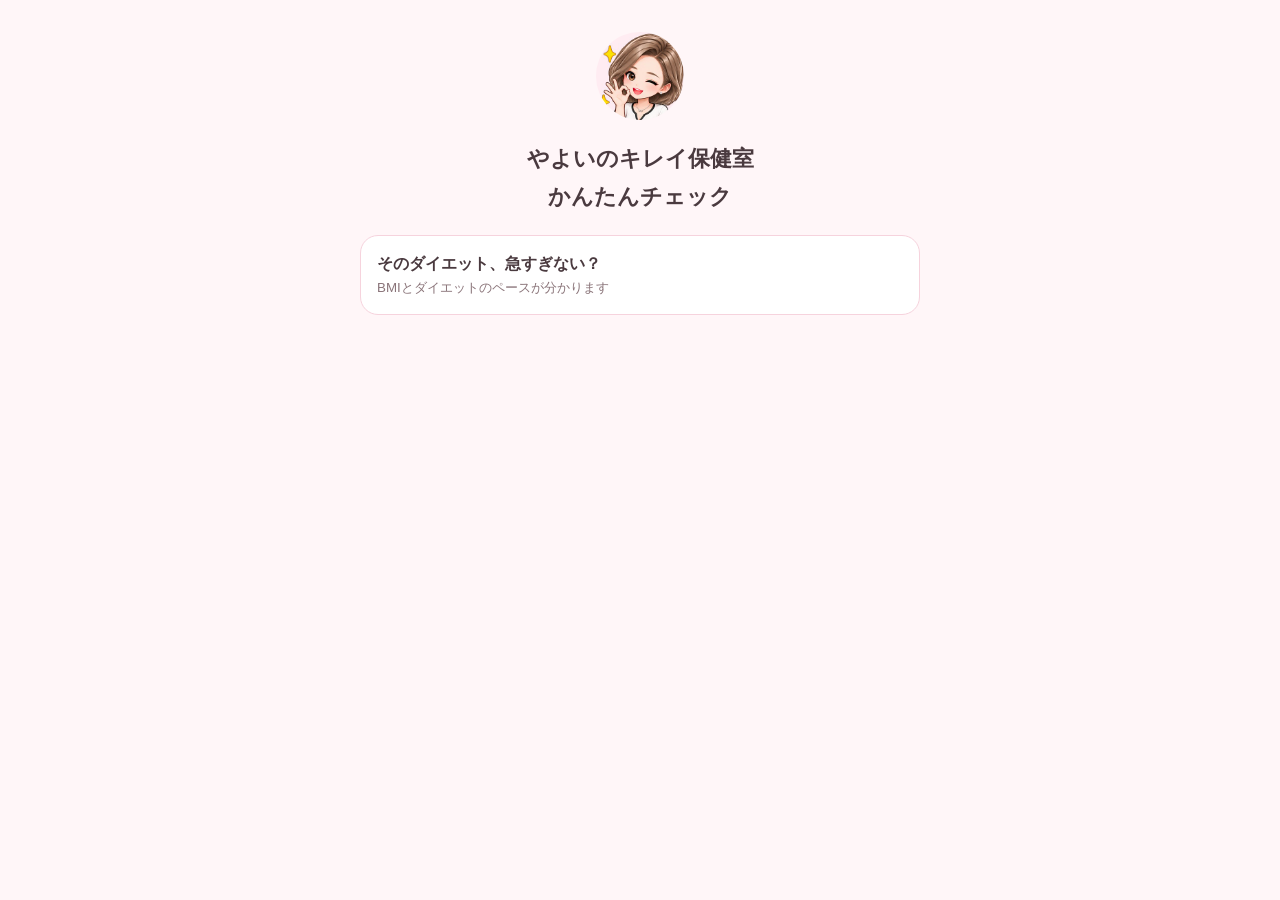
==== index.html @ c403332b "ダイエットのペース診断（BMI・週あたりのペース・やせの注意）" ====
<!doctype html>
<html lang="ja">
<head>
<meta charset="utf-8">
<meta name="viewport" content="width=device-width, initial-scale=1">
<title>やよいのキレイ保健室｜かんたんチェック</title>
<link rel="icon" href="img/yayoi-icon.jpg">
<style>
  body { margin: 0; background: #fff6f8; color: #4a3a3f; font-family: "Hiragino Maru Gothic ProN", "Hiragino Sans", sans-serif; line-height: 1.7; }
  .wrap { max-width: 560px; margin: 0 auto; padding: 32px 16px; text-align: center; }
  img { width: 88px; height: 88px; border-radius: 50%; }
  h1 { font-size: 22px; margin: 12px 0 20px; }
  a.item { display: block; text-align: left; background: #fff; border: 1.5px solid #f6d3dd; border-radius: 18px; padding: 14px 16px; margin: 0 0 12px; color: inherit; text-decoration: none; font-weight: 700; }
  a.item small { display: block; color: #8a7479; font-weight: 500; }
</style>
</head>
<body>
<div class="wrap">
  <img src="img/yayoi-icon.jpg" alt="やよい">
  <h1>やよいのキレイ保健室<br>かんたんチェック</h1>
  <a class="item" href="diet/">そのダイエット、急すぎない？<small>BMIとダイエットのペースが分かります</small></a>
</div>
</body>
</html>
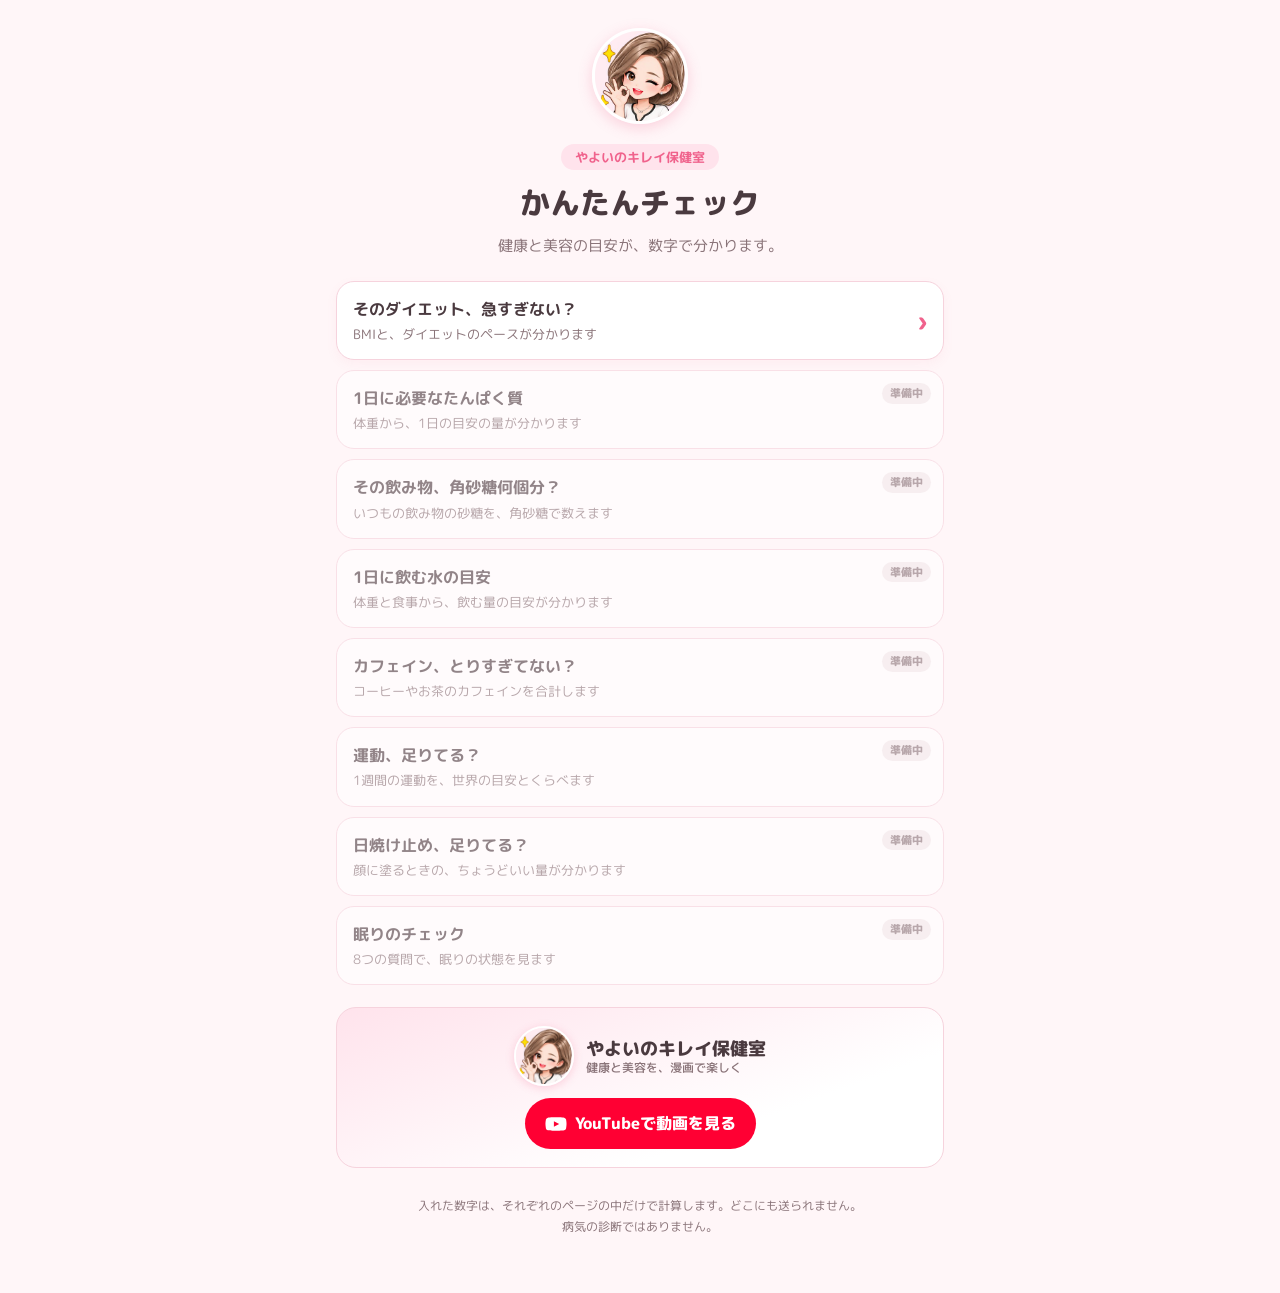
==== commit d7eb0aef: "TOPにチェックの一覧とチャンネルのカード・各ページにTOPへ戻る道と関係する動画のカード・数える仕組みの下準備" ====
--- a/index.html
+++ b/index.html
@@ -3,22 +3,40 @@
 <head>
 <meta charset="utf-8">
 <meta name="viewport" content="width=device-width, initial-scale=1">
-<title>やよいのキレイ保健室｜かんたんチェック</title>
+<title>かんたんチェック｜やよいのキレイ保健室</title>
+<meta name="description" content="やよいのキレイ保健室のかんたんチェック。ダイエットのペースなど、健康と美容の目安が数字で分かります。入れた数字はどこにも送られません。">
 <link rel="icon" href="img/yayoi-icon.jpg">
+<link rel="preconnect" href="https://fonts.googleapis.com">
+<link rel="preconnect" href="https://fonts.gstatic.com" crossorigin>
+<link href="https://fonts.googleapis.com/css2?family=M+PLUS+Rounded+1c:wght@500;700;800&display=swap" rel="stylesheet">
+<link rel="stylesheet" href="assets/common.css">
 <style>
-  body { margin: 0; background: #fff6f8; color: #4a3a3f; font-family: "Hiragino Maru Gothic ProN", "Hiragino Sans", sans-serif; line-height: 1.7; }
-  .wrap { max-width: 560px; margin: 0 auto; padding: 32px 16px; text-align: center; }
-  img { width: 88px; height: 88px; border-radius: 50%; }
-  h1 { font-size: 22px; margin: 12px 0 20px; }
-  a.item { display: block; text-align: left; background: #fff; border: 1.5px solid #f6d3dd; border-radius: 18px; padding: 14px 16px; margin: 0 0 12px; color: inherit; text-decoration: none; font-weight: 700; }
-  a.item small { display: block; color: #8a7479; font-weight: 500; }
+  .wrap { max-width: 640px; margin: 0 auto; padding: 28px 16px 56px; }
+  header { text-align: center; margin: 0 0 22px; }
+  header img { width: 96px; height: 96px; border-radius: 50%; border: 3px solid #fff; box-shadow: 0 4px 14px rgba(240,98,140,.25); }
+  .brand { display: inline-block; font-size: 13px; color: var(--pink); background: var(--pink-soft); border-radius: 999px; padding: 2px 14px; font-weight: 700; margin: 12px 0 0; }
+  h1 { font-size: clamp(24px, 6.4vw, 30px); margin: 8px 0 4px; font-weight: 800; }
+  .lead { color: var(--muted); font-size: 15px; margin: 0; }
 </style>
 </head>
 <body>
 <div class="wrap">
-  <img src="img/yayoi-icon.jpg" alt="やよい">
-  <h1>やよいのキレイ保健室<br>かんたんチェック</h1>
-  <a class="item" href="diet/">そのダイエット、急すぎない？<small>BMIとダイエットのペースが分かります</small></a>
+  <header>
+    <img src="img/yayoi-icon.jpg" alt="やよい" width="96" height="96">
+    <div><span class="brand">やよいのキレイ保健室</span></div>
+    <h1>かんたんチェック</h1>
+    <p class="lead"><span class="nb">健康と美容の目安が、</span><span class="nb">数字で分かります。</span></p>
+  </header>
+
+  <div id="tools"></div>
+  <div id="ch"></div>
+
+  <p class="foot">入れた数字は、それぞれのページの中だけで計算します。どこにも送られません。<br>病気の診断ではありません。</p>
 </div>
+<script src="assets/common.js"></script>
+<script>
+  document.getElementById("tools").innerHTML = YH.toolList();
+  document.getElementById("ch").innerHTML = YH.channelCard("");
+</script>
 </body>
 </html>
--- a/assets/common.css
+++ b/assets/common.css
@@ -0,0 +1,56 @@
+/* やよいのキレイ保健室 かんたんチェック 共通の見た目 */
+:root {
+  --bg: #fff6f8;
+  --card: #ffffff;
+  --line: #f6d3dd;
+  --text: #4a3a3f;
+  --muted: #8a7479;
+  --pink: #f0628c;
+  --pink-soft: #ffe3ec;
+}
+* { box-sizing: border-box; }
+html, body { margin: 0; padding: 0; }
+body {
+  background: var(--bg);
+  color: var(--text);
+  font-family: "M PLUS Rounded 1c", "Hiragino Maru Gothic ProN", "Hiragino Sans", sans-serif;
+  line-height: 1.7;
+  word-break: auto-phrase;
+  -webkit-text-size-adjust: 100%;
+}
+.nb { display: inline-block; }
+
+/* 上のバー（TOPへ戻る） */
+.topbar { position: sticky; top: 0; z-index: 5; background: rgba(255,246,248,.94); backdrop-filter: blur(4px); border-bottom: 1px solid var(--line); }
+.topbar .in { max-width: 640px; margin: 0 auto; padding: 8px 16px; display: flex; align-items: center; gap: 10px; }
+.topbar a { display: inline-flex; align-items: center; gap: 8px; color: var(--text); text-decoration: none; font-weight: 800; font-size: 14px; }
+.topbar img { width: 30px; height: 30px; border-radius: 50%; }
+.topbar .back { margin-left: auto; color: var(--pink); font-size: 13px; background: var(--pink-soft); border-radius: 999px; padding: 4px 12px; }
+
+/* YouTube のボタンとチャンネルのカード */
+.yt-btn { display: inline-flex; align-items: center; gap: 8px; text-decoration: none; background: #ff0033; color: #fff; font-weight: 800; padding: 12px 20px; border-radius: 999px; font-size: 16px; }
+.yt-btn svg { width: 22px; height: 22px; }
+.channel { margin: 22px 0 0; padding: 18px 16px; border-radius: 20px; background: linear-gradient(160deg, #ffe3ec 0%, #fff 70%); border: 1.5px solid var(--line); text-align: center; }
+.ch-head { display: flex; align-items: center; justify-content: center; gap: 12px; margin: 0 0 12px; }
+.ch-icon { width: 60px; height: 60px; border-radius: 50%; border: 2px solid #fff; box-shadow: 0 2px 8px rgba(240,98,140,.25); }
+.ch-name { font-size: 18px; font-weight: 800; text-align: left; line-height: 1.3; }
+.ch-name small { display: block; font-size: 12px; color: var(--muted); font-weight: 500; }
+
+/* 関係する動画 */
+.sec { font-size: 16px; margin: 24px 0 10px; }
+.vgrid { display: grid; grid-template-columns: 1fr 1fr; gap: 10px; }
+.vcard { display: block; background: var(--card); border: 1.5px solid var(--line); border-radius: 14px; overflow: hidden; color: var(--text); text-decoration: none; }
+.vcard img { display: block; width: 100%; height: auto; aspect-ratio: 16 / 9; object-fit: cover; background: var(--pink-soft); }
+.vcard span { display: block; padding: 8px 10px 10px; font-size: 12px; font-weight: 700; line-height: 1.5; }
+.vnone { background: var(--card); border: 1.5px dashed var(--line); border-radius: 16px; padding: 16px; text-align: center; }
+.vnone p { margin: 0 0 12px; font-size: 14px; color: var(--muted); }
+
+/* TOP のツール一覧 */
+.tcard { position: relative; display: block; background: var(--card); border: 1.5px solid var(--line); border-radius: 18px; padding: 14px 44px 14px 16px; margin: 0 0 10px; color: var(--text); text-decoration: none; box-shadow: 0 4px 12px rgba(240,98,140,.06); }
+.tcard b { display: block; font-size: 16px; }
+.tcard small { display: block; color: var(--muted); font-size: 13px; }
+.tcard i { position: absolute; right: 16px; top: 50%; transform: translateY(-50%); font-style: normal; font-size: 26px; color: var(--pink); font-weight: 800; }
+.tcard.soon { opacity: .6; box-shadow: none; }
+.tcard em { position: absolute; right: 12px; top: 12px; font-style: normal; font-size: 11px; font-weight: 800; color: var(--muted); background: #f3eaec; border-radius: 999px; padding: 1px 8px; }
+
+.foot { margin: 28px 0 0; font-size: 12px; color: var(--muted); text-align: center; }
